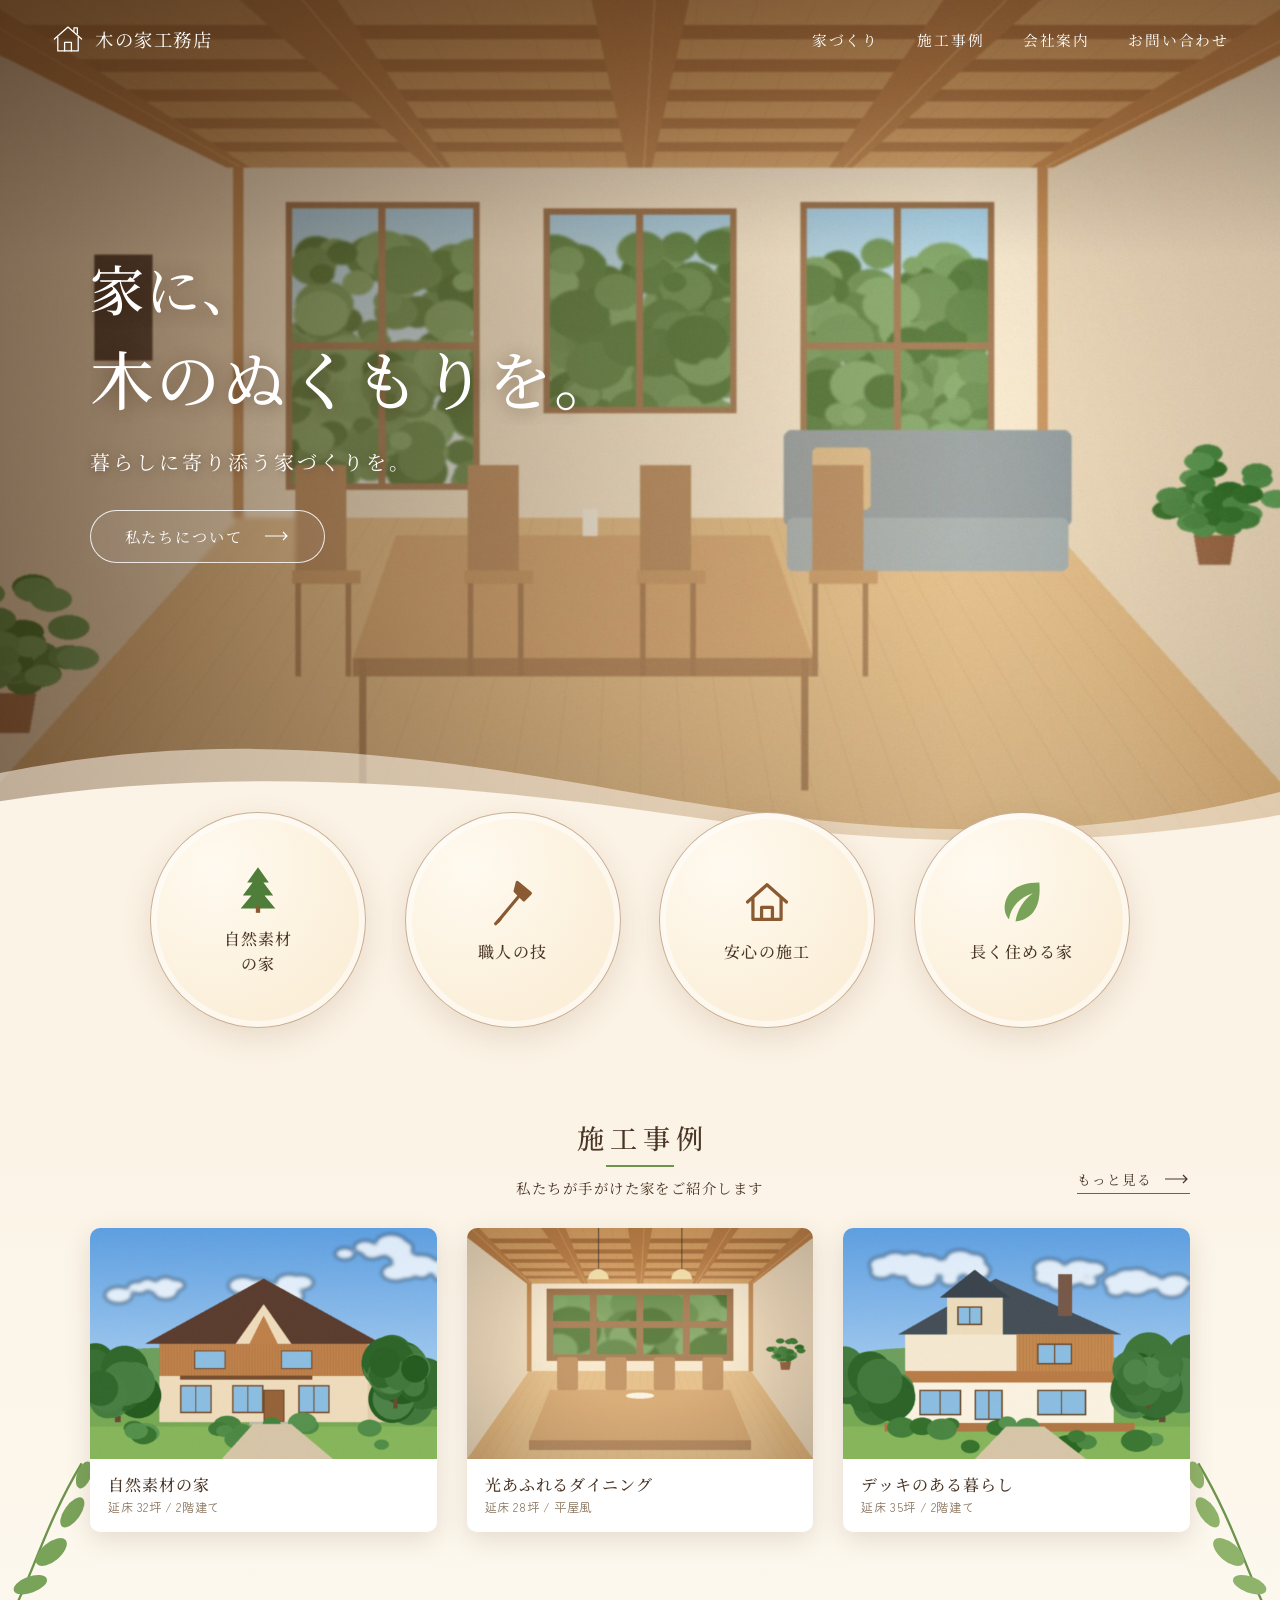
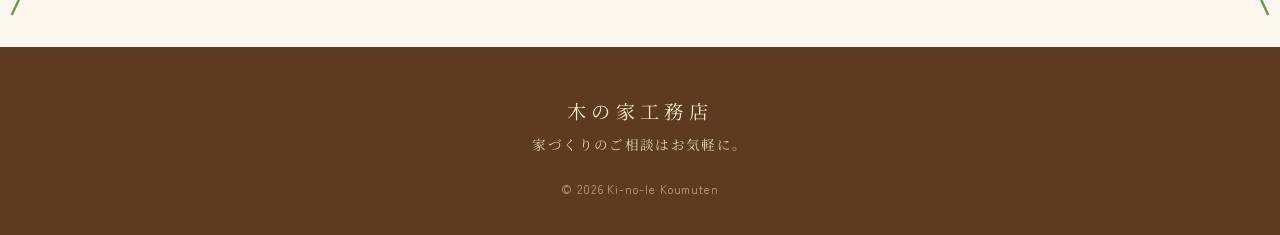
==== index.html @ c385fc2c "Architecture_WEB_Fundamental" ====
<!DOCTYPE html>
<html lang="ja">
<head>
  <meta charset="UTF-8">
  <meta name="viewport" content="width=device-width, initial-scale=1.0">
  <title>木の家工務店 | 家に、木のぬくもりを。</title>
  <meta name="description" content="暮らしに寄り添う家づくりを。自然素材と職人の技で、長く住める木の家をつくります。">
  <link rel="preconnect" href="https://fonts.googleapis.com">
  <link rel="preconnect" href="https://fonts.gstatic.com" crossorigin>
  <link href="https://fonts.googleapis.com/css2?family=Noto+Serif+JP:wght@400;500;600&family=Zen+Maru+Gothic:wght@400;500;700&display=swap" rel="stylesheet">
  <link rel="stylesheet" href="style.css">
</head>
<body class="is-loading">

  <!-- ローディング -->
  <div class="loader" id="loader" aria-hidden="true">
    <div class="loader__inner">
      <svg class="loader__house" viewBox="0 0 80 80" fill="none" stroke="currentColor" stroke-width="2.4" stroke-linecap="round" stroke-linejoin="round">
        <path class="draw" d="M8 40 L40 12 L72 40"/>
        <path class="draw" d="M16 36 V68 H64 V36"/>
        <path class="draw" d="M32 68 V48 H48 V68"/>
        <path class="draw" d="M54 22 V14 H62 V28"/>
      </svg>
      <p class="loader__name">木の家工務店</p>
      <div class="loader__bar"><span id="loaderBar"></span></div>
      <p class="loader__count"><span id="loaderNum">0</span>%</p>
    </div>
    <div class="loader__panel loader__panel--l"></div>
    <div class="loader__panel loader__panel--r"></div>
  </div>

  <!-- ヘッダー -->
  <header class="header" id="header">
    <a href="#top" class="logo" aria-label="木の家工務店 トップへ">
      <svg viewBox="0 0 80 80" fill="none" stroke="currentColor" stroke-width="3" stroke-linecap="round" stroke-linejoin="round">
        <path d="M8 40 L40 12 L72 40"/><path d="M16 36 V68 H64 V36"/><path d="M32 68 V48 H48 V68"/><path d="M54 22 V14 H62 V28"/>
      </svg>
      <span>木の家工務店</span>
    </a>
    <nav class="nav" id="nav">
      <ul>
        <li><a href="#concept">家づくり</a></li>
        <li><a href="#works">施工事例</a></li>
        <li><a href="#company">会社案内</a></li>
        <li><a href="#contact">お問い合わせ</a></li>
      </ul>
    </nav>
    <button class="burger" id="burger" aria-label="メニューを開く" aria-expanded="false"><span></span><span></span></button>
  </header>

  <main id="top">
    <!-- ヒーロー -->
    <section class="hero">
      <div class="hero__bg"><img src="images/hero.jpg" alt="木の梁と大きな窓のあるリビングダイニング"></div>
      <div class="hero__shade"></div>

      <div class="hero__copy">
        <h1 class="hero__title">
          <span class="line" data-split>家に、</span>
          <span class="line" data-split>木のぬくもりを。</span>
        </h1>
        <p class="hero__lead fade-up" style="--d:1.6s">暮らしに寄り添う家づくりを。</p>
        <a href="#concept" class="btn fade-up" style="--d:1.9s">
          <span>私たちについて</span>
          <svg viewBox="0 0 24 10" fill="none" stroke="currentColor" stroke-width="1.2"><path d="M0 5h22M18 1l4 4-4 4"/></svg>
        </a>
      </div>

      <svg class="hero__wave" viewBox="0 0 1440 140" preserveAspectRatio="none" aria-hidden="true">
        <path class="wave-a" d="M0 70 C240 10 420 20 700 70 S1180 130 1440 50 V140 H0Z" fill="#fbf3e6" opacity=".55"/>
        <path class="wave-b" d="M0 95 C260 40 520 60 760 95 S1200 130 1440 80 V140 H0Z" fill="#fbf3e6"/>
      </svg>

      <!-- 舞う葉 -->
      <div class="leaves" aria-hidden="true">
        <svg class="leaf l1" viewBox="0 0 40 60"><path d="M20 2 C38 18 38 42 20 58 C2 42 2 18 20 2Z" fill="#7aa35a"/><path d="M20 10 V54" stroke="#fbf3e6" stroke-width="1.2" opacity=".6"/></svg>
        <svg class="leaf l2" viewBox="0 0 40 60"><path d="M20 2 C38 18 38 42 20 58 C2 42 2 18 20 2Z" fill="#9bbf74"/><path d="M20 10 V54" stroke="#fbf3e6" stroke-width="1.2" opacity=".6"/></svg>
        <svg class="leaf l3" viewBox="0 0 40 60"><path d="M20 2 C38 18 38 42 20 58 C2 42 2 18 20 2Z" fill="#6c944d"/><path d="M20 10 V54" stroke="#fbf3e6" stroke-width="1.2" opacity=".6"/></svg>
        <svg class="leaf l4" viewBox="0 0 40 60"><path d="M20 2 C38 18 38 42 20 58 C2 42 2 18 20 2Z" fill="#8fb36a"/><path d="M20 10 V54" stroke="#fbf3e6" stroke-width="1.2" opacity=".6"/></svg>
      </div>
    </section>

    <!-- 特徴 -->
    <section class="features" id="concept">
      <ul class="features__list">
        <li class="feature reveal" style="--i:0">
          <a href="#concept">
            <svg viewBox="0 0 48 48" fill="#4f7d3a"><path d="M24 4 L34 18 H29 L38 30 H30 L40 42 H8 L18 30 H10 L19 18 H14 Z"/><rect x="22" y="40" width="4" height="6" fill="#8a5a33"/></svg>
            <span>自然素材<br>の家</span>
          </a>
        </li>
        <li class="feature reveal" style="--i:1">
          <a href="#concept">
            <svg viewBox="0 0 48 48" fill="none" stroke="#8a5a33" stroke-width="3" stroke-linecap="round" stroke-linejoin="round"><path d="M28 6 L40 16 L34 22 L26 14 Z" fill="#8a5a33"/><path d="M30 18 L10 42"/><path d="M8 44 L12 40" /></svg>
            <span>職人の技</span>
          </a>
        </li>
        <li class="feature reveal" style="--i:2">
          <a href="#concept">
            <svg viewBox="0 0 48 48" fill="none" stroke="#8a5a33" stroke-width="3" stroke-linecap="round" stroke-linejoin="round"><path d="M6 24 L24 8 L42 24"/><path d="M11 21 V40 H37 V21"/><path d="M19 40 V29 H29 V40"/></svg>
            <span>安心の施工</span>
          </a>
        </li>
        <li class="feature reveal" style="--i:3">
          <a href="#concept">
            <svg viewBox="0 0 48 48"><path d="M40 6 C16 6 8 18 8 30 C8 34 10 38 12 40 C14 28 22 20 34 16 C26 22 20 30 18 42 C34 40 42 28 40 6Z" fill="#7aa35a"/></svg>
            <span>長く住める家</span>
          </a>
        </li>
      </ul>
    </section>

    <!-- 施工事例 -->
    <section class="works" id="works">
      <div class="works__head reveal">
        <h2>施工事例</h2>
        <p>私たちが手がけた家をご紹介します</p>
        <a href="#works" class="more">
          <span>もっと見る</span>
          <svg viewBox="0 0 24 10" fill="none" stroke="currentColor" stroke-width="1.2"><path d="M0 5h22M18 1l4 4-4 4"/></svg>
        </a>
      </div>

      <div class="works__grid">
        <a href="#works" class="card reveal" style="--i:0">
          <div class="card__img"><img src="images/case1.jpg" alt="青空の下に建つ木の家の外観" loading="lazy"></div>
          <div class="card__cap"><span>自然素材の家</span><small>延床 32坪 / 2階建て</small></div>
        </a>
        <a href="#works" class="card reveal" style="--i:1">
          <div class="card__img"><img src="images/case2.jpg" alt="梁が美しい明るいダイニング" loading="lazy"></div>
          <div class="card__cap"><span>光あふれるダイニング</span><small>延床 28坪 / 平屋風</small></div>
        </a>
        <a href="#works" class="card reveal" style="--i:2">
          <div class="card__img"><img src="images/case3.jpg" alt="ウッドデッキのある木の家の外観" loading="lazy"></div>
          <div class="card__cap"><span>デッキのある暮らし</span><small>延床 35坪 / 2階建て</small></div>
        </a>
      </div>

      <svg class="deco deco--l" viewBox="0 0 120 160" aria-hidden="true"><g fill="#7aa35a"><path d="M10 150 C30 110 40 70 70 20" stroke="#6c944d" stroke-width="2" fill="none"/><ellipse cx="44" cy="96" rx="16" ry="8" transform="rotate(-40 44 96)"/><ellipse cx="62" cy="62" rx="15" ry="7" transform="rotate(-55 62 62)"/><ellipse cx="26" cy="124" rx="15" ry="7" transform="rotate(-20 26 124)"/><ellipse cx="72" cy="30" rx="12" ry="6" transform="rotate(-70 72 30)"/></g></svg>
      <svg class="deco deco--r" viewBox="0 0 120 160" aria-hidden="true"><g fill="#8fb36a"><path d="M110 150 C90 110 80 70 50 20" stroke="#6c944d" stroke-width="2" fill="none"/><ellipse cx="76" cy="96" rx="16" ry="8" transform="rotate(40 76 96)"/><ellipse cx="58" cy="62" rx="15" ry="7" transform="rotate(55 58 62)"/><ellipse cx="94" cy="124" rx="15" ry="7" transform="rotate(20 94 124)"/><ellipse cx="48" cy="30" rx="12" ry="6" transform="rotate(70 48 30)"/></g></svg>
    </section>
  </main>

  <footer class="footer" id="company">
    <p class="footer__logo">木の家工務店</p>
    <p class="footer__sub" id="contact">家づくりのご相談はお気軽に。</p>
    <small>&copy; <span id="year">2026</span> Ki-no-Ie Koumuten</small>
  </footer>

  <script src="script.js"></script>
</body>
</html>
---- style.css ----
:root {
  --cream: #fbf3e6;
  --cream-2: #f4e6cf;
  --wood: #8a5a33;
  --wood-d: #5e3b20;
  --green: #6c944d;
  --text: #4a3626;
  --serif: "Noto Serif JP", "Hiragino Mincho ProN", "Yu Mincho", serif;
  --sans: "Zen Maru Gothic", "Hiragino Maru Gothic ProN", "Yu Gothic", sans-serif;
  --ease: cubic-bezier(.22, .8, .24, 1);
}

*, *::before, *::after { box-sizing: border-box; margin: 0; padding: 0; }
html { scroll-behavior: smooth; }
body {
  font-family: var(--serif);
  color: var(--text);
  background: var(--cream);
  overflow-x: hidden;
  -webkit-font-smoothing: antialiased;
}
body.is-loading { overflow: hidden; }
img { display: block; width: 100%; height: 100%; object-fit: cover; }
a { color: inherit; text-decoration: none; }
ul { list-style: none; }

/* ---------- Loader ---------- */
.loader {
  position: fixed; inset: 0; z-index: 100;
  display: grid; place-items: center;
  color: var(--wood);
  transition: visibility 0s 1.4s;
}
.loader__panel {
  position: absolute; top: 0; bottom: 0; width: 50.2%;
  background: var(--cream);
  transition: transform 1.1s var(--ease) .35s;
}
.loader__panel--l { left: 0; }
.loader__panel--r { right: 0; }
.loader__inner {
  position: relative; z-index: 2; text-align: center;
  transition: opacity .5s ease, transform .6s var(--ease);
}
.loader__house { width: 88px; height: 88px; margin-bottom: 14px; }
.loader__house .draw {
  stroke-dasharray: 200; stroke-dashoffset: 200;
  animation: draw 1.6s var(--ease) forwards;
}
.loader__house .draw:nth-child(2) { animation-delay: .25s; }
.loader__house .draw:nth-child(3) { animation-delay: .5s; }
.loader__house .draw:nth-child(4) { animation-delay: .75s; }
@keyframes draw { to { stroke-dashoffset: 0; } }
.loader__name {
  font-size: 1.35rem; letter-spacing: .28em; text-indent: .28em;
  opacity: 0; animation: fadeIn .9s ease .6s forwards;
}
.loader__bar {
  width: 160px; height: 2px; margin: 18px auto 8px;
  background: rgba(138, 90, 51, .2); overflow: hidden; border-radius: 2px;
}
.loader__bar span { display: block; height: 100%; width: 0; background: var(--green); transition: width .25s ease; }
.loader__count { font-family: var(--sans); font-size: .8rem; letter-spacing: .15em; color: var(--green); }
@keyframes fadeIn { to { opacity: 1; } }

.loader.is-done .loader__inner { opacity: 0; transform: translateY(-12px); }
.loader.is-done .loader__panel--l { transform: translateX(-101%); }
.loader.is-done .loader__panel--r { transform: translateX(101%); }
.loader.is-done { visibility: hidden; pointer-events: none; }

/* ---------- Header ---------- */
.header {
  position: fixed; top: 0; left: 0; right: 0; z-index: 50;
  display: flex; align-items: center; justify-content: space-between;
  padding: 22px clamp(20px, 4vw, 64px);
  color: #fff;
  transition: background .4s ease, padding .4s ease, color .4s ease, box-shadow .4s ease, transform .6s var(--ease), opacity .6s ease;
  transform: translateY(-100%); opacity: 0;
}
body.is-ready .header { transform: none; opacity: 1; transition-delay: .9s, .9s, .9s, .9s, .9s, .9s; }
.header.is-scrolled {
  background: rgba(251, 243, 230, .94); backdrop-filter: blur(8px);
  color: var(--wood-d); padding-block: 12px; box-shadow: 0 2px 18px rgba(94, 59, 32, .12);
  transition-delay: 0s;
}
.logo { display: flex; align-items: center; gap: 10px; font-size: 1.15rem; letter-spacing: .08em; }
.logo svg { width: 34px; height: 34px; transition: transform .6s var(--ease); }
.logo:hover svg { transform: rotate(-8deg) scale(1.1); }
.nav ul { display: flex; gap: clamp(20px, 3vw, 44px); font-size: .92rem; letter-spacing: .12em; }
.nav a { position: relative; padding: 6px 0; }
.nav a::after {
  content: ""; position: absolute; left: 0; right: 0; bottom: 0; height: 1px;
  background: currentColor; transform: scaleX(0); transform-origin: right; transition: transform .45s var(--ease);
}
.nav a:hover::after { transform: scaleX(1); transform-origin: left; }

.burger { display: none; width: 44px; height: 44px; background: none; border: 0; color: inherit; cursor: pointer; position: relative; }
.burger span { position: absolute; left: 10px; right: 10px; height: 2px; background: currentColor; transition: transform .4s var(--ease), top .4s var(--ease); }
.burger span:nth-child(1) { top: 17px; }
.burger span:nth-child(2) { top: 26px; }
.burger[aria-expanded="true"] span:nth-child(1) { top: 21px; transform: rotate(32deg); }
.burger[aria-expanded="true"] span:nth-child(2) { top: 21px; transform: rotate(-32deg); }

/* ---------- Hero ---------- */
.hero { position: relative; height: min(100vh, 860px); min-height: 560px; overflow: hidden; color: #fff; }
.hero__bg { position: absolute; inset: 0; }
.hero__bg img { transform: scale(1.18); transition: transform 3.2s var(--ease) .5s; }
body.is-ready .hero__bg img { transform: scale(1.02); animation: kenburns 24s ease-in-out 3.7s infinite alternate; }
@keyframes kenburns { to { transform: scale(1.1) translate(-1.2%, -1%); } }
.hero__shade {
  position: absolute; inset: 0;
  background: linear-gradient(90deg, rgba(60, 35, 15, .55) 0%, rgba(60, 35, 15, .18) 50%, rgba(60, 35, 15, 0) 75%),
              linear-gradient(180deg, rgba(40, 20, 8, .35) 0%, rgba(0, 0, 0, 0) 30%);
}
.hero__copy { position: absolute; left: clamp(24px, 7vw, 120px); top: 50%; transform: translateY(-58%); z-index: 3; }
.hero__title { font-weight: 500; line-height: 1.5; letter-spacing: .1em; text-shadow: 0 2px 18px rgba(50, 25, 5, .45); }
.hero__title .line { display: block; font-size: clamp(2rem, 5.2vw, 4rem); overflow: hidden; }
.hero__title .line:first-child { font-size: clamp(1.9rem, 4.6vw, 3.4rem); }
.hero__title .ch { display: inline-block; opacity: 0; transform: translateY(110%) rotate(6deg); filter: blur(6px); }
body.is-ready .hero__title .ch { animation: chIn 1.1s var(--ease) forwards; animation-delay: calc(1s + var(--n) * .08s); }
@keyframes chIn { to { opacity: 1; transform: none; filter: blur(0); } }
.hero__lead { margin-top: 22px; font-size: clamp(.95rem, 1.7vw, 1.25rem); letter-spacing: .15em; text-shadow: 0 1px 10px rgba(50, 25, 5, .5); }

.fade-up { opacity: 0; transform: translateY(24px); }
body.is-ready .fade-up { animation: fadeUp 1s var(--ease) forwards; animation-delay: var(--d, 0s); }
@keyframes fadeUp { to { opacity: 1; transform: none; } }

.btn {
  display: inline-flex; align-items: center; gap: 22px; margin-top: 34px;
  padding: 15px 34px; border: 1px solid rgba(255, 255, 255, .85); border-radius: 999px;
  font-size: .95rem; letter-spacing: .12em; position: relative; overflow: hidden; isolation: isolate;
  background: rgba(255, 255, 255, .06); backdrop-filter: blur(2px);
  transition: color .5s ease, border-color .5s ease;
}
.btn::before { content: ""; position: absolute; inset: 0; z-index: -1; background: #fff; transform: translateX(-101%); transition: transform .55s var(--ease); }
.btn:hover { color: var(--wood-d); }
.btn:hover::before { transform: none; }
.btn svg, .more svg { width: 26px; height: 10px; transition: transform .45s var(--ease); }
.btn:hover svg, .more:hover svg { transform: translateX(7px); }

.hero__wave { position: absolute; left: -6%; bottom: -1px; width: 112%; height: clamp(70px, 11vw, 150px); z-index: 2; }
.hero__wave .wave-a { animation: waveA 9s ease-in-out infinite alternate; }
.hero__wave .wave-b { animation: waveB 12s ease-in-out infinite alternate; }
@keyframes waveA { to { transform: translateX(-3%) translateY(6px); } }
@keyframes waveB { to { transform: translateX(2%); } }

/* 舞う葉 */
.leaves { position: absolute; inset: 0; z-index: 2; pointer-events: none; }
.leaf { position: absolute; width: 22px; opacity: 0; top: -40px; }
body.is-ready .leaf { animation: fall linear infinite; }
.l1 { left: 62%; animation-duration: 14s; animation-delay: 2.5s; }
.l2 { left: 78%; width: 16px; animation-duration: 18s; animation-delay: 6s; }
.l3 { left: 90%; width: 26px; animation-duration: 16s; animation-delay: 4s; }
.l4 { left: 48%; width: 14px; animation-duration: 20s; animation-delay: 9s; }
@keyframes fall {
  0% { transform: translate(0, 0) rotate(0); opacity: 0; }
  8% { opacity: .9; }
  50% { transform: translate(-60px, 45vh) rotate(180deg); }
  92% { opacity: .85; }
  100% { transform: translate(30px, 95vh) rotate(380deg); opacity: 0; }
}

/* ---------- Features ---------- */
.features { background: var(--cream); padding: clamp(10px, 2vw, 24px) 20px clamp(50px, 7vw, 90px); position: relative; margin-top: -2px; }
.features__list { max-width: 980px; margin: -70px auto 0; position: relative; z-index: 4; display: grid; grid-template-columns: repeat(4, 1fr); gap: clamp(14px, 3vw, 40px); }
.feature a {
  aspect-ratio: 1; border-radius: 50%; display: flex; flex-direction: column; align-items: center; justify-content: center; gap: 12px;
  background: radial-gradient(circle at 30% 25%, #fffaf0, #fbefd9 70%);
  border: 1px solid rgba(138, 90, 51, .45);
  box-shadow: 0 10px 30px rgba(138, 90, 51, .16), inset 0 0 0 6px rgba(255, 255, 255, .55);
  font-size: clamp(.8rem, 1.45vw, 1rem); letter-spacing: .08em; text-align: center; line-height: 1.55; font-weight: 500;
  transition: transform .5s var(--ease), box-shadow .5s ease, background .5s ease;
  animation: float 5.5s ease-in-out infinite; animation-delay: calc(var(--i) * -1.3s);
}
.feature svg { width: clamp(34px, 5vw, 52px); height: clamp(34px, 5vw, 52px); transition: transform .6s var(--ease); }
.feature a:hover { transform: translateY(-8px) scale(1.05); box-shadow: 0 18px 38px rgba(138, 90, 51, .26), inset 0 0 0 6px rgba(255, 255, 255, .8); animation-play-state: paused; }
.feature a:hover svg { transform: rotate(-10deg) scale(1.12); }
@keyframes float { 0%, 100% { translate: 0 0; } 50% { translate: 0 -8px; } }

/* ---------- Works ---------- */
.works { position: relative; background: linear-gradient(180deg, var(--cream) 0%, #fdf8ee 100%); padding: 0 clamp(20px, 5vw, 70px) clamp(80px, 9vw, 130px); }
.works__head { max-width: 1100px; margin: 0 auto 30px; position: relative; text-align: center; }
.works__head h2 { font-size: clamp(1.3rem, 2.4vw, 1.7rem); font-weight: 500; letter-spacing: .22em; text-indent: .22em; position: relative; display: inline-block; padding-bottom: 10px; }
.works__head h2::after { content: ""; position: absolute; left: 25%; right: 25%; bottom: 0; height: 2px; background: var(--green); transform: scaleX(0); transition: transform .9s var(--ease) .4s; }
.works__head.is-in h2::after { transform: scaleX(1); }
.works__head p { margin-top: 10px; font-size: .9rem; letter-spacing: .1em; }
.more { position: absolute; right: 0; bottom: 4px; display: inline-flex; align-items: center; gap: 12px; font-size: .85rem; letter-spacing: .08em; padding-bottom: 4px; border-bottom: 1px solid var(--wood); }
.works__grid { max-width: 1100px; margin: 0 auto; display: grid; grid-template-columns: repeat(3, 1fr); gap: clamp(14px, 2.4vw, 30px); position: relative; z-index: 2; }
.card { display: block; border-radius: 10px; overflow: hidden; background: #fff; box-shadow: 0 8px 26px rgba(94, 59, 32, .14); transition: transform .6s var(--ease), box-shadow .6s ease; }
.card__img { aspect-ratio: 3 / 2; overflow: hidden; }
.card__img img { transition: transform 1.1s var(--ease); }
.card:hover { transform: translateY(-8px); box-shadow: 0 20px 40px rgba(94, 59, 32, .22); }
.card:hover .card__img img { transform: scale(1.08); }
.card__cap { padding: 14px 18px 16px; display: flex; flex-direction: column; gap: 2px; }
.card__cap span { font-size: 1rem; letter-spacing: .06em; font-weight: 500; }
.card__cap small { font-family: var(--sans); font-size: .76rem; color: #8b7660; letter-spacing: .05em; }

.deco { position: absolute; width: clamp(70px, 11vw, 140px); bottom: 20px; z-index: 1; transform-origin: bottom center; animation: sway 6s ease-in-out infinite alternate; }
.deco--l { left: 0; }
.deco--r { right: 0; animation-delay: -3s; }
@keyframes sway { from { transform: rotate(-3deg); } to { transform: rotate(3deg); } }

/* ---------- Reveal ---------- */
.reveal { opacity: 0; transform: translateY(40px); transition: opacity 1s ease, transform 1s var(--ease); transition-delay: calc(var(--i, 0) * .14s); }
.reveal.is-in { opacity: 1; transform: none; }
.feature.reveal.is-in a { animation-name: float; }

/* ---------- Footer ---------- */
.footer { text-align: center; padding: 50px 20px 36px; background: var(--wood-d); color: #f4e6cf; }
.footer__logo { font-size: 1.2rem; letter-spacing: .28em; }
.footer__sub { margin: 10px 0 22px; font-size: .85rem; letter-spacing: .1em; opacity: .85; }
.footer small { font-family: var(--sans); font-size: .72rem; opacity: .6; letter-spacing: .08em; }

/* ---------- Responsive ---------- */
@media (max-width: 820px) {
  .burger { display: block; z-index: 60; }
  .nav {
    position: fixed; inset: 0; background: rgba(251, 243, 230, .98); color: var(--wood-d);
    display: grid; place-items: center; clip-path: circle(0 at calc(100% - 40px) 36px); transition: clip-path .8s var(--ease); z-index: 55;
  }
  .nav.is-open { clip-path: circle(150% at calc(100% - 40px) 36px); }
  .nav ul { flex-direction: column; align-items: center; gap: 30px; font-size: 1.15rem; }
  .header:has(.nav.is-open) { color: var(--wood-d); }
  .features__list { grid-template-columns: repeat(2, 1fr); max-width: 420px; margin-top: -50px; }
  .works__grid { grid-template-columns: 1fr; max-width: 520px; }
  .more { position: static; margin-top: 14px; }
  .hero__shade { background: linear-gradient(180deg, rgba(60, 35, 15, .5), rgba(60, 35, 15, .25)); }
}

@media (prefers-reduced-motion: reduce) {
  *, *::before, *::after { animation-duration: .01ms !important; animation-iteration-count: 1 !important; transition-duration: .01ms !important; transition-delay: 0s !important; }
  html { scroll-behavior: auto; }
}
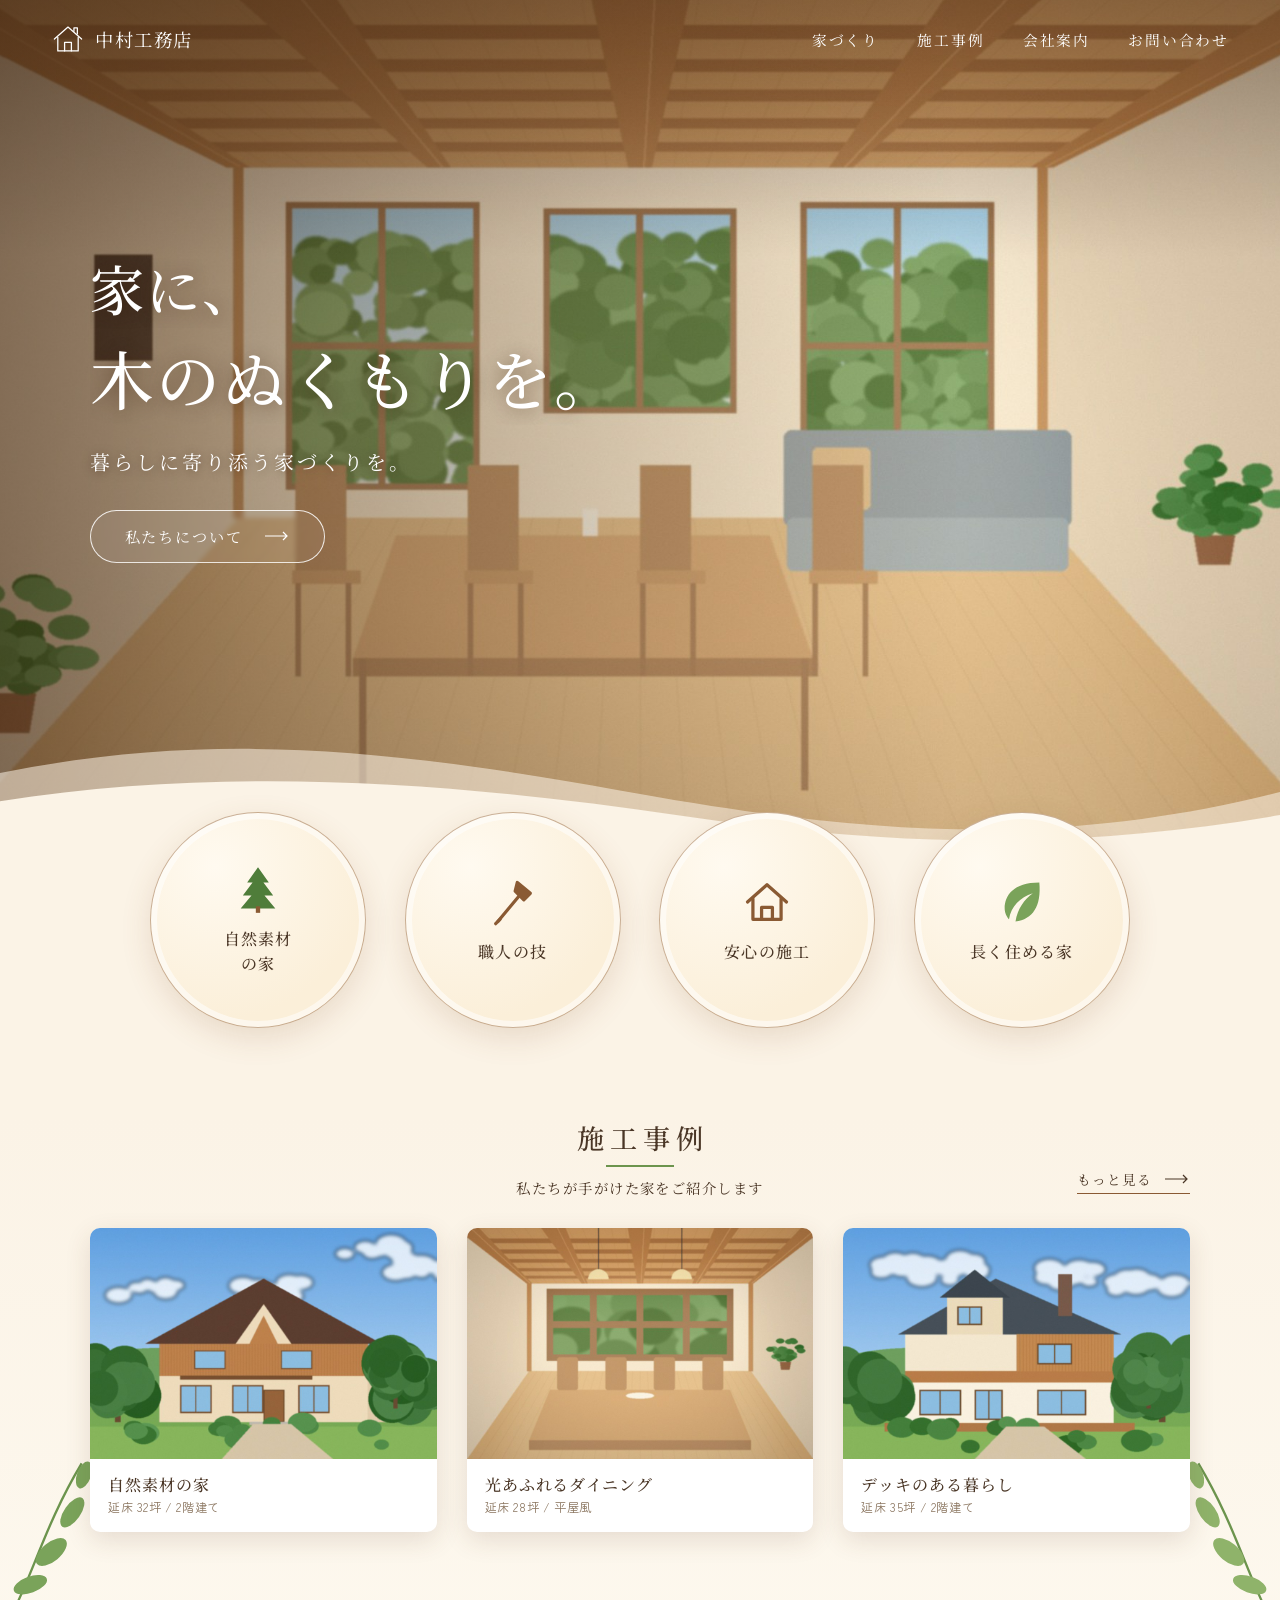
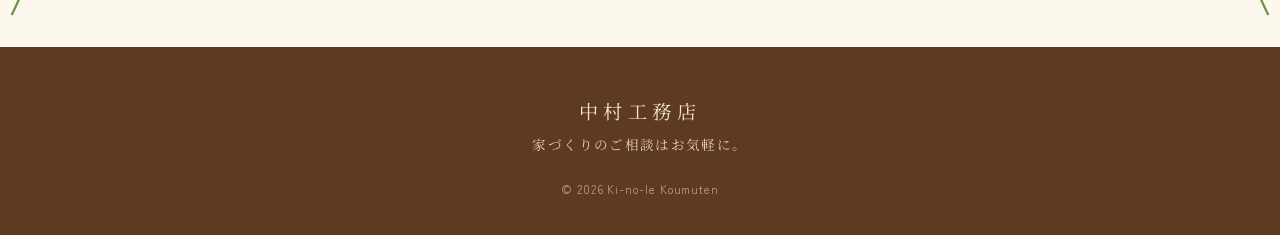
==== commit c29df769: "工務店HP" ====
--- a/index.html
+++ b/index.html
@@ -3,10 +3,11 @@
 <head>
   <meta charset="UTF-8">
   <meta name="viewport" content="width=device-width, initial-scale=1.0">
-  <title>木の家工務店 | 家に、木のぬくもりを。</title>
+  <title>中村工務店 | 家に、木のぬくもりを。</title>
   <meta name="description" content="暮らしに寄り添う家づくりを。自然素材と職人の技で、長く住める木の家をつくります。">
   <link rel="preconnect" href="https://fonts.googleapis.com">
   <link rel="preconnect" href="https://fonts.gstatic.com" crossorigin>
+  <link rel="canonical" href="#">
   <link href="https://fonts.googleapis.com/css2?family=Noto+Serif+JP:wght@400;500;600&family=Zen+Maru+Gothic:wght@400;500;700&display=swap" rel="stylesheet">
   <link rel="stylesheet" href="style.css">
 </head>
@@ -21,7 +22,7 @@
         <path class="draw" d="M32 68 V48 H48 V68"/>
         <path class="draw" d="M54 22 V14 H62 V28"/>
       </svg>
-      <p class="loader__name">木の家工務店</p>
+      <p class="loader__name">中村工務店</p>
       <div class="loader__bar"><span id="loaderBar"></span></div>
       <p class="loader__count"><span id="loaderNum">0</span>%</p>
     </div>
@@ -31,11 +32,11 @@
 
   <!-- ヘッダー -->
   <header class="header" id="header">
-    <a href="#top" class="logo" aria-label="木の家工務店 トップへ">
+    <a href="#top" class="logo" aria-label="中村工務店 トップへ">
       <svg viewBox="0 0 80 80" fill="none" stroke="currentColor" stroke-width="3" stroke-linecap="round" stroke-linejoin="round">
         <path d="M8 40 L40 12 L72 40"/><path d="M16 36 V68 H64 V36"/><path d="M32 68 V48 H48 V68"/><path d="M54 22 V14 H62 V28"/>
       </svg>
-      <span>木の家工務店</span>
+      <span>中村工務店</span>
     </a>
     <nav class="nav" id="nav">
       <ul>
@@ -49,7 +50,6 @@
   </header>
 
   <main id="top">
-    <!-- ヒーロー -->
     <section class="hero">
       <div class="hero__bg"><img src="images/hero.jpg" alt="木の梁と大きな窓のあるリビングダイニング"></div>
       <div class="hero__shade"></div>
@@ -142,7 +142,7 @@
   </main>
 
   <footer class="footer" id="company">
-    <p class="footer__logo">木の家工務店</p>
+    <p class="footer__logo">中村工務店</p>
     <p class="footer__sub" id="contact">家づくりのご相談はお気軽に。</p>
     <small>&copy; <span id="year">2026</span> Ki-no-Ie Koumuten</small>
   </footer>
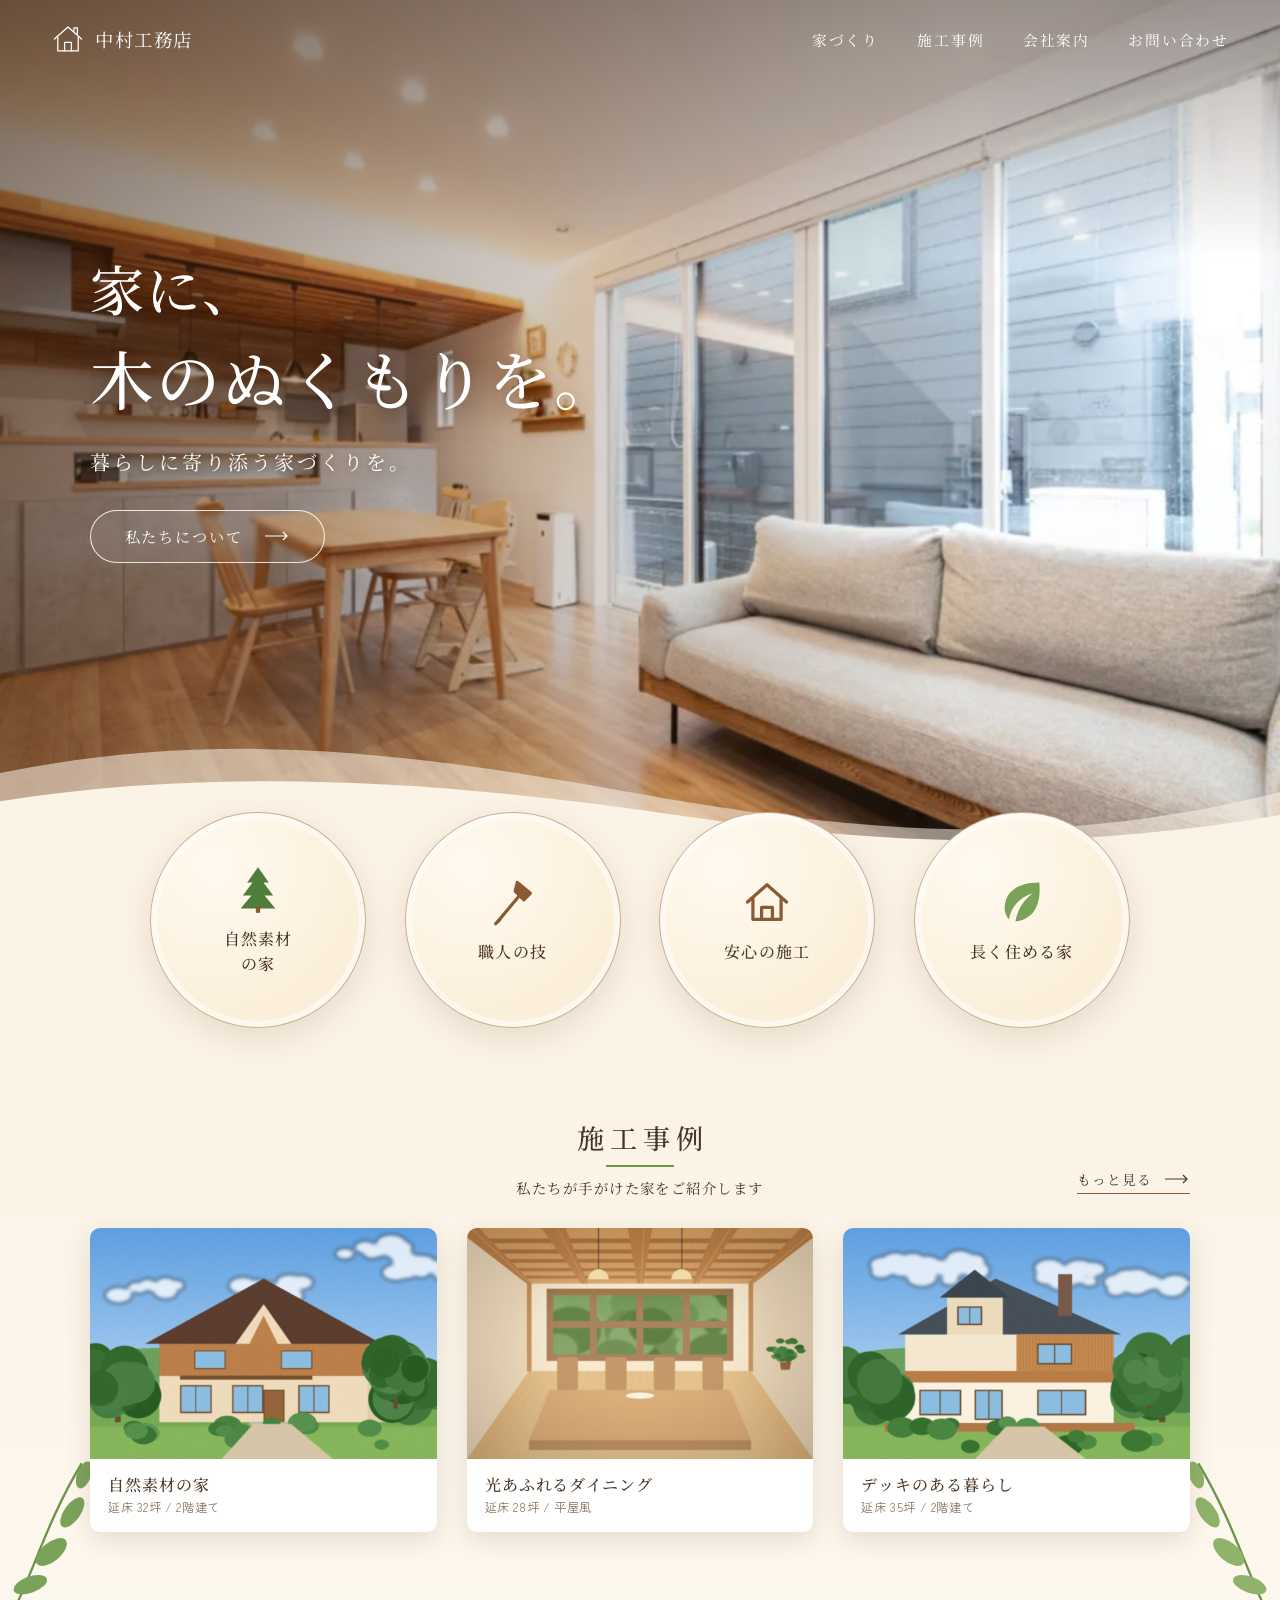
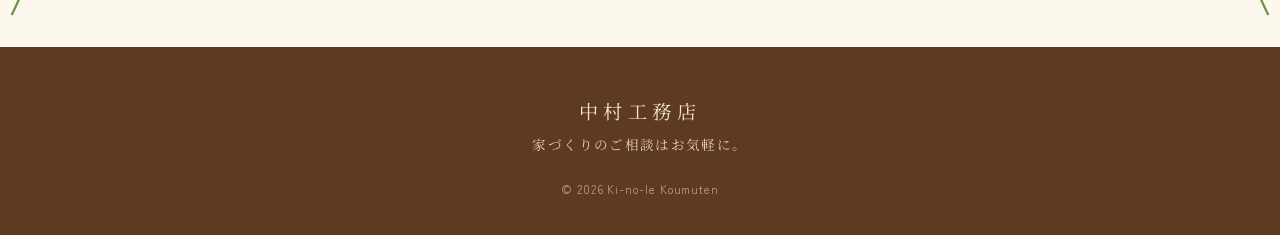
==== commit b64ed3c4: "Update hero background image in index.html" ====
--- a/index.html
+++ b/index.html
@@ -51,7 +51,7 @@
 
   <main id="top">
     <section class="hero">
-      <div class="hero__bg"><img src="images/hero.jpg" alt="木の梁と大きな窓のあるリビングダイニング"></div>
+      <div class="hero__bg"><img src="images/top_image.jpg" alt="木の梁と大きな窓のあるリビングダイニング"></div>
       <div class="hero__shade"></div>
 
       <div class="hero__copy">
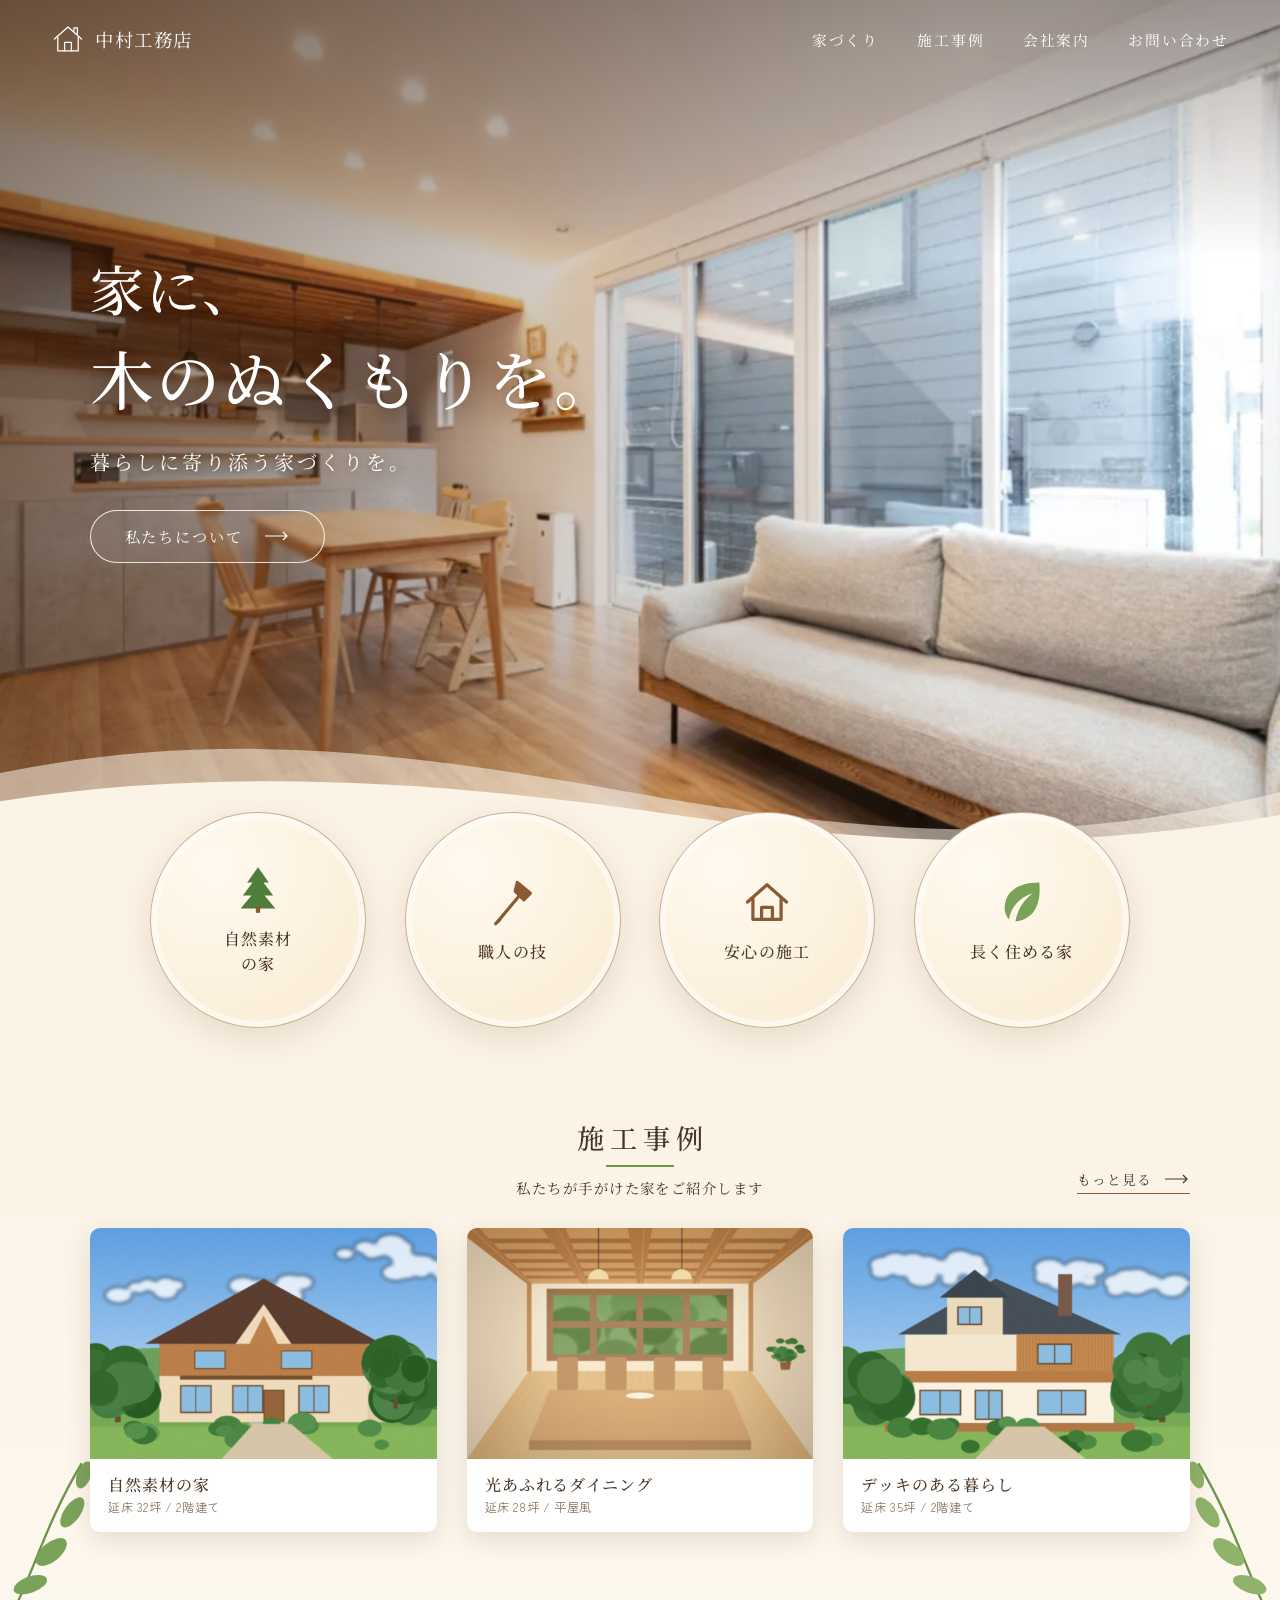
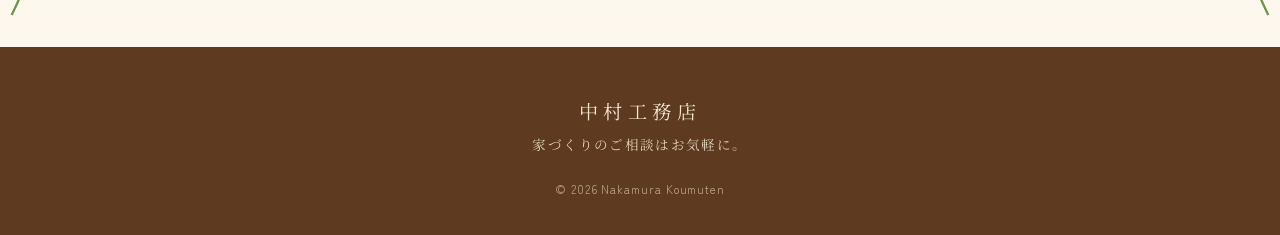
==== commit 694dc074: "Update footer company name from Ki-no-Ie to Nakamura" ====
--- a/index.html
+++ b/index.html
@@ -144,7 +144,7 @@
   <footer class="footer" id="company">
     <p class="footer__logo">中村工務店</p>
     <p class="footer__sub" id="contact">家づくりのご相談はお気軽に。</p>
-    <small>&copy; <span id="year">2026</span> Ki-no-Ie Koumuten</small>
+    <small>&copy; <span id="year">2026</span> Nakamura Koumuten</small>
   </footer>
 
   <script src="script.js"></script>
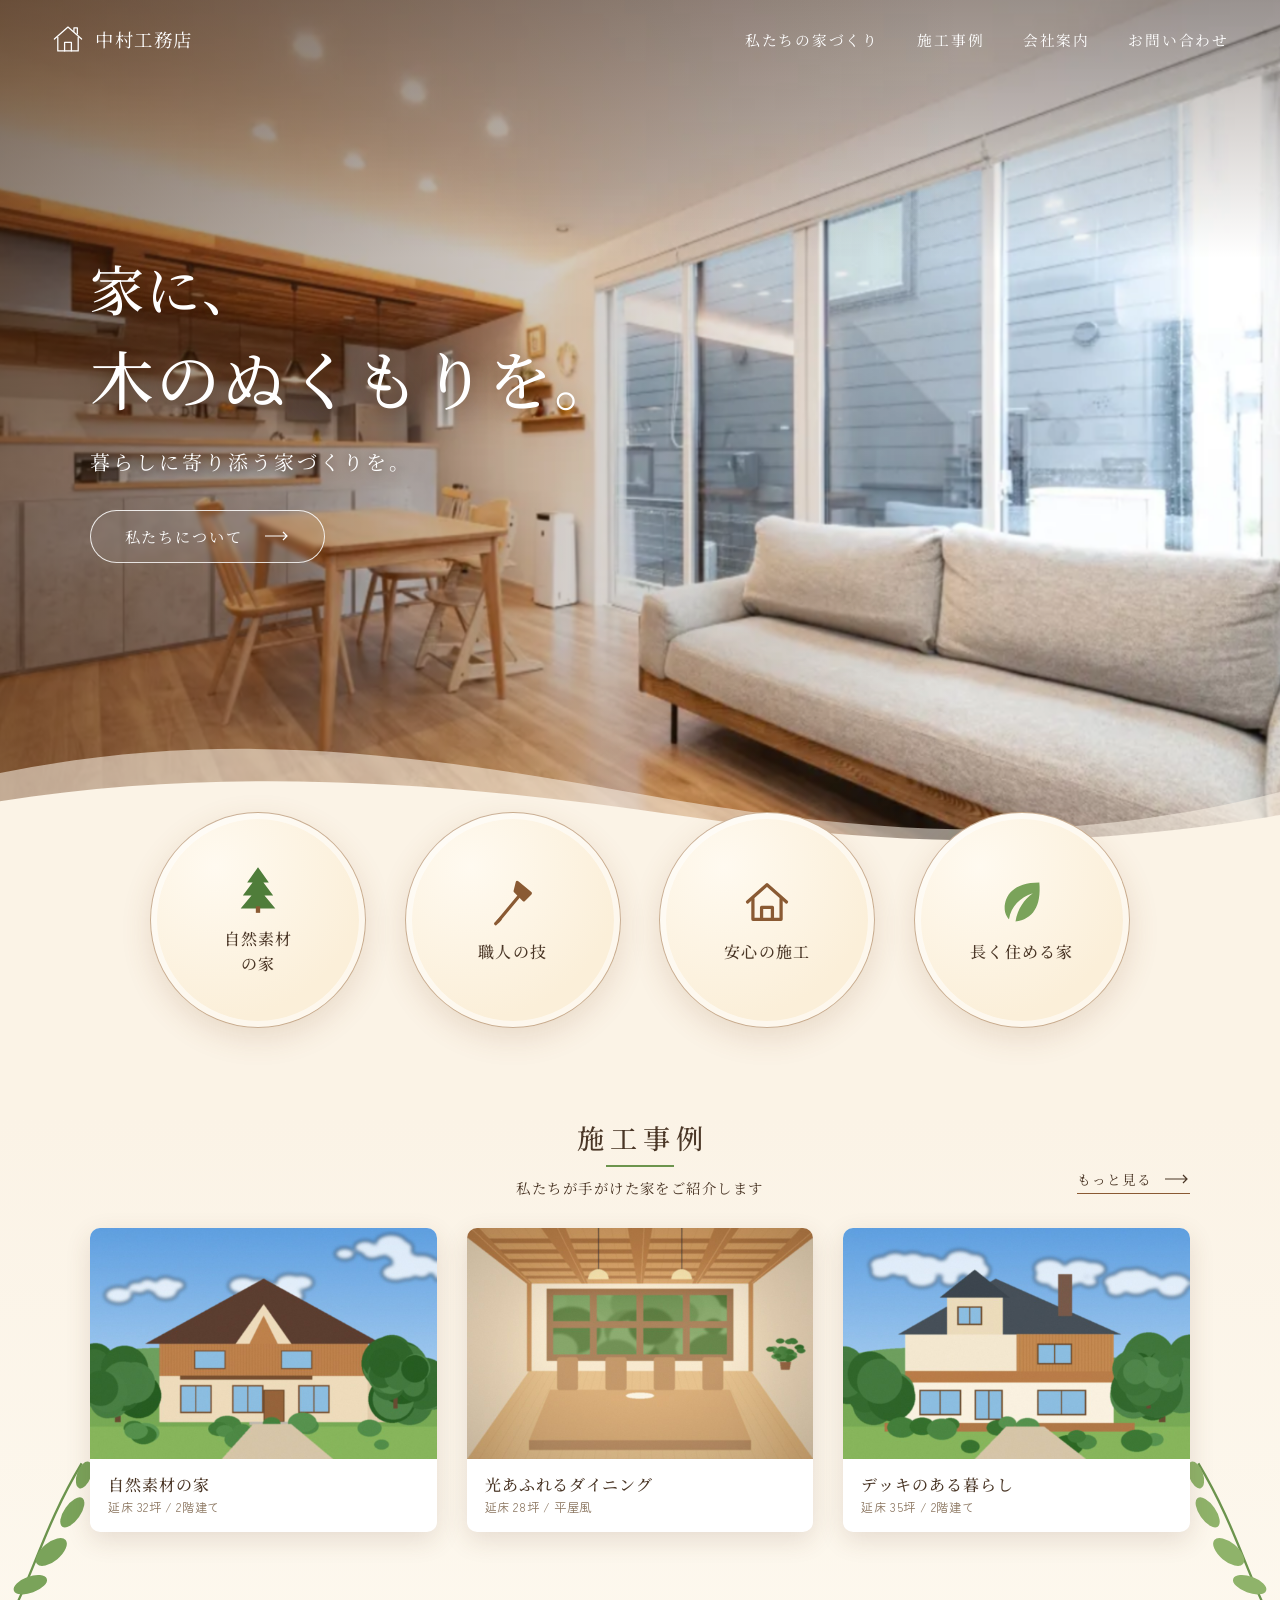
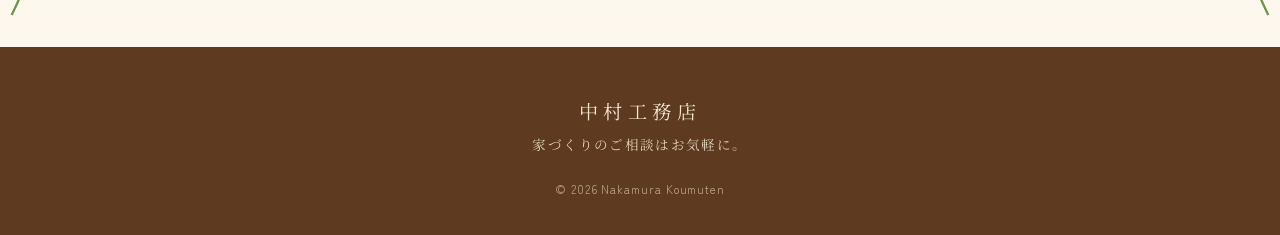
==== commit 415a4970: "Update navigation link text in index.html" ====
--- a/index.html
+++ b/index.html
@@ -40,7 +40,7 @@
     </a>
     <nav class="nav" id="nav">
       <ul>
-        <li><a href="#concept">家づくり</a></li>
+        <li><a href="#concept">私たちの家づくり</a></li>
         <li><a href="#works">施工事例</a></li>
         <li><a href="#company">会社案内</a></li>
         <li><a href="#contact">お問い合わせ</a></li>
